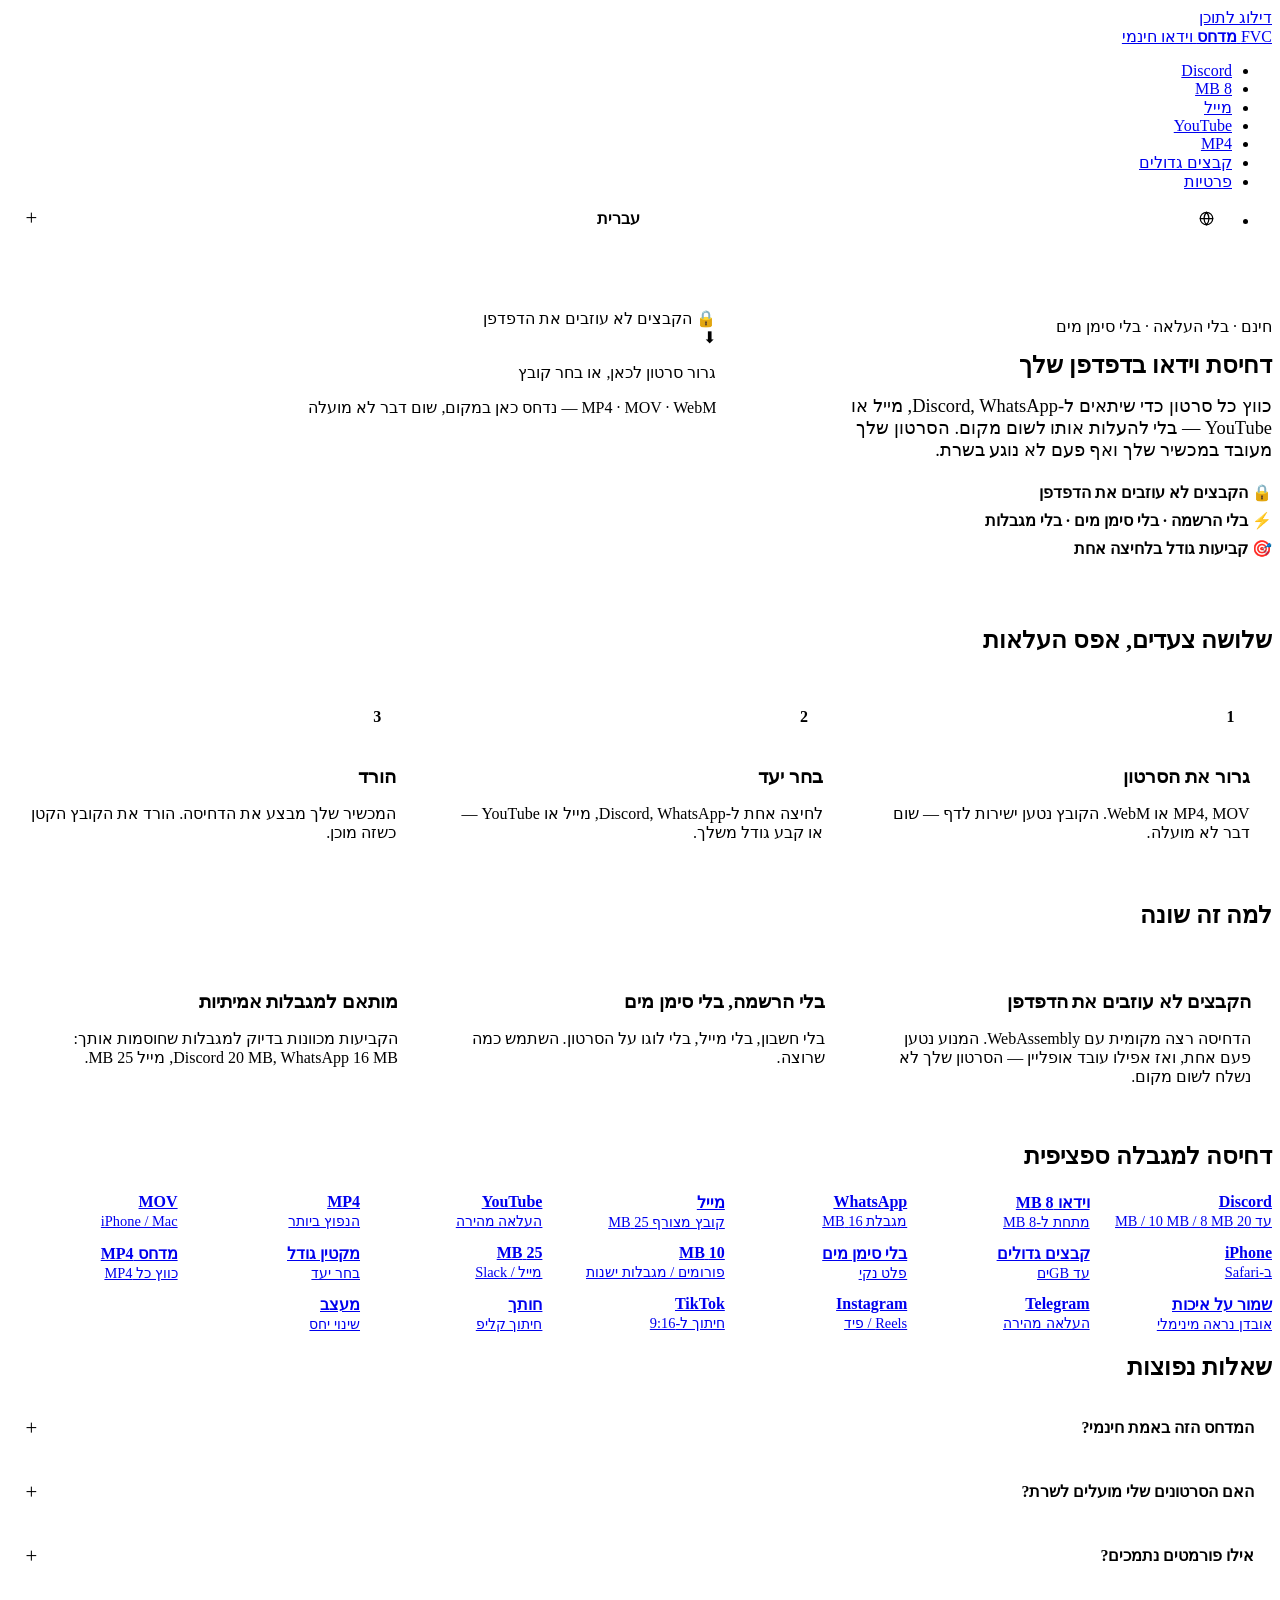
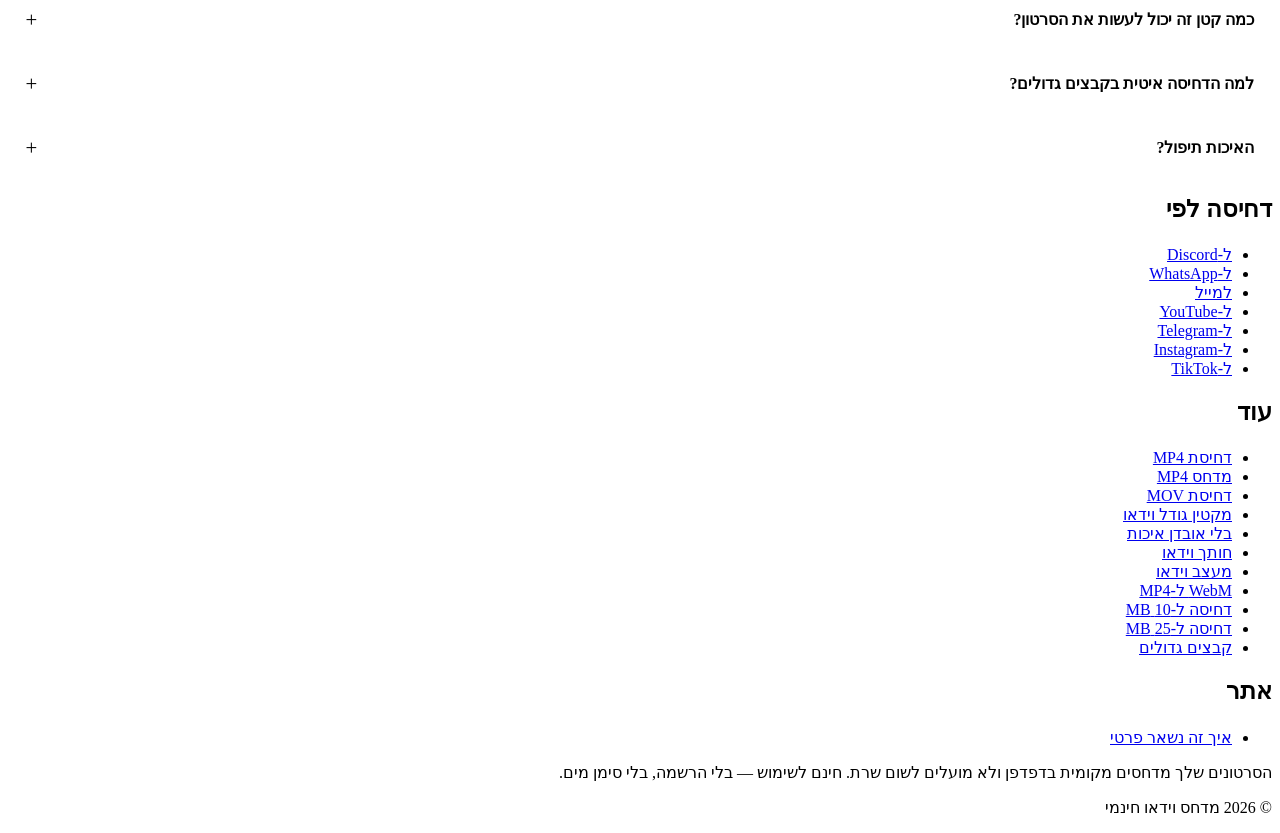
==== site/he/index.html @ c6ed85e2 "Add site: 1:1 replica of freevideocompressor.app (EN + HE RTL) - EN index + HE (RTL) version under /" ====
<!DOCTYPE html><html lang="he" dir="rtl">
<head>
<meta charset="utf-8">
<meta name="viewport" content="width=device-width, initial-scale=1">
<title>מדחס וידאו חינמי — דחיסת וידאו בדפדפן שלך</title>
<meta name="description" content="דחוס וידאו חינם, ישירות בדפדפן — הקבצים לא עוזבים את המכשיר שלך. התאם למגבלות של Discord, WhatsApp, מייל או YouTube. בלי הרשמה, בלי סימן מים, בלי העלאה.">
<link rel="icon" href="/favicon-32.png" type="image/png">
<link rel="icon" href="/favicon.svg" type="image/svg+xml">
<link rel="apple-touch-icon" href="/apple-touch-icon.png">
<link rel="preload" href="/fonts/space-grotesk-var.woff2" as="font" type="font/woff2" crossorigin>
<link rel="preload" href="/fonts/inter-var.woff2" as="font" type="font/woff2" crossorigin>
<link rel="stylesheet" href="/_astro/Base.css">
<link rel="stylesheet" href="/_astro/Compressor.css">
<style>
.faq{margin-top:var(--space-section)}.faq h2{margin-bottom:1.2rem}.faq-list{display:flex;flex-direction:column;gap:.6rem;max-width:var(--measure)}details{border:1px solid var(--border);border-radius:var(--r-sm);background:var(--card);overflow:hidden}summary{cursor:pointer;padding:.95rem 1.1rem;font-weight:600;font-size:1rem;list-style:none;display:flex;justify-content:space-between;align-items:center;gap:1rem}summary::-webkit-details-marker{display:none}summary:after{content:"+";color:var(--accent);font-size:1.3rem;font-weight:400;transition:transform var(--t) var(--ease)}details[open] summary:after{transform:rotate(45deg)}.faq-a{padding:0 1.1rem 1.05rem;color:var(--muted-fg);line-height:1.65}
.hero{padding-block:clamp(1.75rem,4vw,3rem)}.hero-grid{display:grid;grid-template-columns:1fr;gap:2rem;align-items:start}@media(min-width:940px){.hero-grid{grid-template-columns:.85fr 1.15fr}}.hero-copy{padding-top:.5rem}h1{margin:.9rem 0 0}.hl{color:var(--accent)}.lede{font-size:1.15rem;color:var(--muted-fg);margin-top:1rem;max-width:46ch}.hero-points{list-style:none;padding:0;margin:1.4rem 0 0;display:flex;flex-direction:column;gap:.55rem;font-weight:600}.band{background:color-mix(in srgb,var(--pop) 9%,var(--bg));border-block:var(--bw) solid var(--ink)}h2{margin-bottom:1.4rem}.steps{list-style:none;padding:0;margin:0;display:grid;gap:1rem;grid-template-columns:repeat(auto-fit,minmax(240px,1fr))}.step{padding:1.4rem}.step-n{display:inline-grid;place-items:center;width:38px;height:38px;font-family:var(--font-display);font-weight:700;color:var(--accent-fg);background:var(--accent);border:var(--bw) solid var(--ink);border-radius:var(--r-sm);box-shadow:var(--sh-sm);margin-bottom:.7rem}.step h3{margin-bottom:.3rem}.step p{color:var(--muted-fg)}.trust-grid{display:grid;gap:1rem;grid-template-columns:repeat(auto-fit,minmax(250px,1fr))}.trust{padding:1.3rem}.trust h3{margin-bottom:.4rem}.trust p{color:var(--muted-fg)}.dest-grid{display:grid;gap:.8rem;grid-template-columns:repeat(auto-fill,minmax(150px,1fr))}.dest{display:flex;flex-direction:column;gap:.15rem}.dest-label{font-weight:700}.dest-sub{color:var(--muted-fg);font-size:.9rem}
/* RTL adjustments */
[dir="rtl"] .header-inner{flex-direction:row-reverse}
[dir="rtl"] .trim-input-start,[dir="rtl"] .trim-input-end{transform:scaleX(-1)}
</style>
</head>
<body data-page-type="home" data-lang="he">
<a href="#main" class="skip-link">דילוג לתוכן</a>
<header class="site-header">
  <div class="container header-inner">
    <a href="/" class="wordmark" aria-label="מדחס וידאו חינמי — בית">
      <span class="mark" aria-hidden="true">FVC</span>
      <span class="word"><b>מדחס</b> וידאו חינמי</span>
    </a>
    <nav aria-label="ראשי">
      <ul>
        <li><a href="#dest">Discord</a></li>
        <li><a href="#dest">8 MB</a></li>
        <li><a href="#dest">מייל</a></li>
        <li><a href="#dest">YouTube</a></li>
        <li><a href="#dest">MP4</a></li>
        <li><a href="#dest">קבצים גדולים</a></li>
        <li><a href="#why">פרטיות</a></li>
        <li class="lang">
          <details>
            <summary aria-label="שפה">
              <svg width="15" height="15" viewBox="0 0 24 24" fill="none" stroke="currentColor" stroke-width="2" stroke-linecap="round" stroke-linejoin="round" aria-hidden="true"><circle cx="12" cy="12" r="10"></circle><path d="M2 12h20"></path><path d="M12 2a15.3 15.3 0 0 1 4 10 15.3 15.3 0 0 1-4 10 15.3 15.3 0 0 1-4-10 15.3 15.3 0 0 1 4-10Z"></path></svg>
              <span>עברית</span>
            </summary>
            <ul class="lang-menu">
              <li><a href="/" hreflang="en" lang="en">English</a></li>
              <li><a href="/he/" hreflang="he" lang="he" aria-current="true">עברית</a></li>
            </ul>
          </details>
        </li>
      </ul>
    </nav>
  </div>
</header>
<main id="main">
<section class="hero section">
  <div class="container hero-grid">
    <div class="hero-copy">
      <span class="label">חינם · בלי העלאה · בלי סימן מים</span>
      <h1>דחיסת וידאו <span class="hl">בדפדפן שלך</span></h1>
      <p class="lede">כווץ כל סרטון כדי שיתאים ל-Discord, WhatsApp, מייל או YouTube — בלי להעלות אותו לשום מקום. הסרטון שלך מעובד במכשיר שלך ואף פעם לא נוגע בשרת.</p>
      <ul class="hero-points">
        <li>🔒 הקבצים לא עוזבים את הדפדפן</li>
        <li>⚡ בלי הרשמה · בלי סימן מים · בלי מגבלות</li>
        <li>🎯 קביעות גודל בלחיצה אחת</li>
      </ul>
    </div>
    <section class="tool card" aria-label="מדחס וידאו" data-default-preset="discord" data-i18n='{"loadingOnce":"טוען את המדחס (פעם אחת)…","compressing":"מדחס במכשיר שלך…","cancelling":"מבטל…","notVideo":"זה לא נראה כמו וידאו. השתמש ב-MP4, MOV או WebM.","failed":"הדחיסה נכשלה.","failedHint":"קבצים גדולים מאוד עלולים לאזל את זיכרון הדפדפן — נסה קליפ קצר יותר, יעד קטן יותר, או סגור טאבים אחרים.","saved":"נחסך {pct}% — {from} ← {to}","alreadyCompact":"הסרטון הזה כבר דחוס — {from} ← {to}","clipOf":"קליפ: {clip} מתוך {dur}","fullClip":"הקליפ המלא","before":"לפני","after":"אחרי","trimmedTo":"חתוך ל","emailBusy":"מוסיף אותך…","emailOk":"נרשמת בהצלחה — תודה! בלי ספאם, אפשר להסיר בכל זמן.","emailInvalid":"נא להזין כתובת מייל תקינה.","emailFail":"משהו השתבש — המייל לא נשמר. נסה שוב."}'>
      <div class="tool-head">
        <span class="privacy-badge">🔒 הקבצים לא עוזבים את הדפדפן</span>
      </div>
      <div id="dropzone" class="dropzone" tabindex="0" role="button" aria-label="בחר סרטון או גרור אותo לכאן">
        <input id="fileInput" type="file" accept="video/mp4,video/quicktime,video/webm,video/*" hidden>
        <div class="dz-inner">
          <span class="dz-icon" aria-hidden="true">⬇</span>
          <p class="dz-title">גרור סרטון לכאן, או <span class="dz-link">בחר קובץ</span></p>
          <p class="dz-sub">MP4 · MOV · WebM — נדחס כאן במקום, שום דבר לא מועלה</p>
        </div>
      </div>
      <div id="controls" class="controls" hidden>
        <div id="fileInfo" class="file-info"></div>
        <fieldset class="trim" id="trimWrap" hidden>
          <legend>חיתוך <span class="trim-opt">— אופציונלי</span></legend>
          <p class="trim-hint">שמור רק את החלק שצריך. קליפ קצר יותר = איכות טובה הרבה יותר באותו גודל.</p>
          <div class="trim-slider" id="trimSlider">
            <div class="trim-track"><div id="trimRange" class="trim-sel"></div></div>
            <input id="trimStart" class="trim-input trim-input-start" type="range" min="0" max="100" step="0.1" value="0" aria-label="זמן התחלה">
            <input id="trimEnd" class="trim-input trim-input-end" type="range" min="0" max="100" step="0.1" value="100" aria-label="זמן סיום">
          </div>
          <div class="trim-readout">
            <label class="trim-field"><span>התחלה</span><input id="trimStartText" class="trim-time" type="text" inputmode="numeric" value="0:00" aria-label="זמן התחלה (ד:שש)"></label>
            <span class="trim-dur" id="trimDur">הקליפ המלא</span>
            <label class="trim-field trim-field-end"><span>סיום</span><input id="trimEndText" class="trim-time" type="text" inputmode="numeric" value="0:00" aria-label="זמן סיום (ד:שש)"></label>
          </div>
          <button id="trimReset" class="trim-reset" type="button" hidden>↺ השתמש בסרטון המלא</button>
        </fieldset>
        <fieldset class="presets">
          <legend>דחוס לפי יעד</legend>
          <div class="preset-chips" id="presetChips">
            <button type="button" class="chip" data-preset="discord" data-audience="gaming"><span class="chip-label">Discord</span><span class="chip-sub">מגבלה חינמית 20 MB</span></button>
            <button type="button" class="chip" data-preset="discord10" data-audience="gaming"><span class="chip-label">Discord 10 MB</span><span class="chip-sub">אם עדיין מוגבל ל-10 MB</span></button>
            <button type="button" class="chip" data-preset="discord8" data-audience="gaming"><span class="chip-label">Discord 8 MB</span><span class="chip-sub">מגבלה הקלאסית של 8 MB</span></button>
            <button type="button" class="chip" data-preset="discord50" data-audience="gaming"><span class="chip-label">Discord 50 MB</span><span class="chip-sub">Nitro Basic / boost level 2</span></button>
            <button type="button" class="chip" data-preset="whatsapp" data-audience="general"><span class="chip-label">WhatsApp</span><span class="chip-sub">מגבלת וידאו 16 MB</span></button>
            <button type="button" class="chip" data-preset="email" data-audience="office"><span class="chip-label">מייל</span><span class="chip-sub">קובץ מצורף 25 MB</span></button>
            <button type="button" class="chip" data-preset="youtube" data-audience="creator"><span class="chip-label">YouTube</span><span class="chip-sub">קטן יותר, העלאה מהירה</span></button>
            <button type="button" class="chip" data-preset="custom" data-audience="general"><span class="chip-label">מותאם אישית</span><span class="chip-sub">בחר גודל יעד</span></button>
          </div>
          <div id="customWrap" class="custom-wrap" hidden>
            <label for="customRange">גודל יעד: <output id="customVal">25</output> MB</label>
            <input id="customRange" type="range" min="2" max="200" step="1" value="25">
          </div>
        </fieldset>
        <button id="compressBtn" class="btn btn-primary compress-btn" type="button">דחוס סרטון</button>
        <p class="local-note">100% במכשיר · בלי הרשמה · בלי סימן מים</p>
      </div>
      <div id="progress" class="progress" hidden role="status" aria-live="polite">
        <p id="phase" class="phase">טוען את המדחס…</p>
        <div class="bar"><div id="bar" class="bar-fill"></div></div>
        <p class="progress-fine">קבצים גדולים לוקחים יותר זמן — המעבד שלך עושה את העבודה, בפרטיות מלאה.</p>
        <button id="cancelBtn" class="btn btn-secondary cancel-btn" type="button">ביטול</button>
      </div>
      <div id="result" class="result" hidden>
        <div class="result-head">
          <span class="result-badge">✓ הושלם</span>
          <p id="resultSummary" class="result-summary"></p>
        </div>
        <div class="result-stats" id="resultStats"></div>
        <div class="result-actions">
          <a id="downloadBtn" class="btn btn-primary" download>הורד את הסרטון הדחוס</a>
          <button id="againBtn" class="btn btn-secondary" type="button">דחוס סרטון נוסף</button>
        </div>
      </div>
      <div id="error" class="error" hidden role="alert"></div>
    </section>
  </div>
</section>
<script type="module" src="/_astro/Compressor.js"></script>
<section class="section band" aria-labelledby="how-h">
  <div class="container">
    <h2 id="how-h">שלושה צעדים, אפס העלאות</h2>
    <ol class="steps">
      <li class="card step"><span class="step-n">1</span><h3>גרור את הסרטון</h3><p>MP4, MOV או WebM. הקובץ נטען ישירות לדף — שום דבר לא מועלה.</p></li>
      <li class="card step"><span class="step-n">2</span><h3>בחר יעד</h3><p>לחיצה אחת ל-Discord, WhatsApp, מייל או YouTube — או קבע גודל משלך.</p></li>
      <li class="card step"><span class="step-n">3</span><h3>הורד</h3><p>המכשיר שלך מבצע את הדחיסה. הורד את הקובץ הקטן כשזה מוכן.</p></li>
    </ol>
  </div>
</section>
<section class="section" aria-labelledby="why-h" id="why">
  <div class="container">
    <h2 id="why-h">למה זה שונה</h2>
    <div class="trust-grid">
      <div class="card trust"><h3>הקבצים לא עוזבים את הדפדפן</h3><p>הדחיסה רצה מקומית עם WebAssembly. המנוע נטען פעם אחת, ואז אפילו עובד אופליין — הסרטון שלך לא נשלח לשום מקום.</p></div>
      <div class="card trust"><h3>בלי הרשמה, בלי סימן מים</h3><p>בלי חשבון, בלי מייל, בלי לוגו על הסרטון. השתמש כמה שרוצה.</p></div>
      <div class="card trust"><h3>מותאם למגבלות אמיתיות</h3><p>הקביעות מכוונות בדיוק למגבלות שחוסמות אותך: Discord 20 MB, WhatsApp 16 MB, מייל 25 MB.</p></div>
    </div>
  </div>
</section>
<section class="section band" aria-labelledby="dest-h" id="dest">
  <div class="container">
    <h2 id="dest-h">דחיסה למגבלה ספציפית</h2>
    <div class="dest-grid">
      <a class="card dest" href="/he/#dest"><span class="dest-label">Discord</span><span class="dest-sub">עד 20 MB / 10 MB / 8 MB</span></a>
      <a class="card dest" href="/he/#dest"><span class="dest-label">וידאו 8 MB</span><span class="dest-sub">מתחת ל-8 MB</span></a>
      <a class="card dest" href="/he/#dest"><span class="dest-label">WhatsApp</span><span class="dest-sub">מגבלת 16 MB</span></a>
      <a class="card dest" href="/he/#dest"><span class="dest-label">מייל</span><span class="dest-sub">קובץ מצורף 25 MB</span></a>
      <a class="card dest" href="/he/#dest"><span class="dest-label">YouTube</span><span class="dest-sub">העלאה מהירה</span></a>
      <a class="card dest" href="/he/#dest"><span class="dest-label">MP4</span><span class="dest-sub">הנפוץ ביותר</span></a>
      <a class="card dest" href="/he/#dest"><span class="dest-label">MOV</span><span class="dest-sub">iPhone / Mac</span></a>
      <a class="card dest" href="/he/#dest"><span class="dest-label">iPhone</span><span class="dest-sub">ב-Safari</span></a>
      <a class="card dest" href="/he/#dest"><span class="dest-label">קבצים גדולים</span><span class="dest-sub">עד GBים</span></a>
      <a class="card dest" href="/he/#dest"><span class="dest-label">בלי סימן מים</span><span class="dest-sub">פלט נקי</span></a>
      <a class="card dest" href="/he/#dest"><span class="dest-label">10 MB</span><span class="dest-sub">פורומים / מגבלות ישנות</span></a>
      <a class="card dest" href="/he/#dest"><span class="dest-label">25 MB</span><span class="dest-sub">מייל / Slack</span></a>
      <a class="card dest" href="/he/#dest"><span class="dest-label">מקטין גודל</span><span class="dest-sub">בחר יעד</span></a>
      <a class="card dest" href="/he/#dest"><span class="dest-label">מדחס MP4</span><span class="dest-sub">כווץ כל MP4</span></a>
      <a class="card dest" href="/he/#dest"><span class="dest-label">שמור על איכות</span><span class="dest-sub">אובדן נראה מינימלי</span></a>
      <a class="card dest" href="/he/#dest"><span class="dest-label">Telegram</span><span class="dest-sub">העלאה מהירה</span></a>
      <a class="card dest" href="/he/#dest"><span class="dest-label">Instagram</span><span class="dest-sub">Reels / פיד</span></a>
      <a class="card dest" href="/he/#dest"><span class="dest-label">TikTok</span><span class="dest-sub">חיתוך ל-9:16</span></a>
      <a class="card dest" href="/he/#dest"><span class="dest-label">חותך</span><span class="dest-sub">חיתוך קליפ</span></a>
      <a class="card dest" href="/he/#dest"><span class="dest-label">מעצב</span><span class="dest-sub">שינוי יחס</span></a>
    </div>
  </div>
</section>
<div class="container measure">
  <section class="faq" aria-labelledby="faq-h">
    <h2 id="faq-h">שאלות נפוצות</h2>
    <div class="faq-list">
      <details><summary>המדחס הזה באמת חינמי?</summary><div class="faq-a"><p>כן — חינם לגמרי, בלי הרשמה, בלי מייל ובלי סימן מים. אין מסלול בתשלום שנועל את הדחיסה.</p></div></details>
      <details><summary>האם הסרטונים שלי מועלים לשרת?</summary><div class="faq-a"><p>לא. הדחיסה רצה כולה בדפדפן שלך באמצעות WebAssembly. קובץ הווידאו לא עוזב את המכשיר. המנוע עצמו מוריד פעם אחת מ-CDN ציבורי, ואז אפילו עובד אופליין.</p></div></details>
      <details><summary>אילו פורמטים נתמכים?</summary><div class="faq-a"><p>קלט: MP4, MOV ו-WebM. הפלט הוא MP4 (H.264 + AAC) שמתנגן כמעט בכל מקום ומועלה בקלות ל-Discord, WhatsApp, מייל ורשתות חברתיות.</p></div></details>
      <details><summary>כמה קטן זה יכול לעשות את הסרטון?</summary><div class="faq-a"><p>אתה קובע את היעד. בחר קביעה (למשל Discord 20 MB) או גודל מותאם, והמדחס יכוון אליו על ידי הורדת ה-bitrate והורדת רזולוציה כשצריך.</p></div></details>
      <details><summary>למה הדחיסה איטית בקבצים גדולים?</summary><div class="faq-a"><p>כי המכשיר שלך עושה את העבודה — אין חוות שרתים. המהירות תלויה במעבד ובאורך הקליפ. קבצים גדולים מאוד עלולים להגיע למגבלות זיכרון הדפדפן; נסה קליפ קצר יותר או יעד גדול יותר.</p></div></details>
      <details><summary>האיכות תיפול?</summary><div class="faq-a"><p>חלק מהאיכות מוחלף בגודל — כך עובדת דחיסה. הקביעות מאזנות בין גודל לאיכות; לאיכות הטובה ביותר בגודל נתון, בחר את היעד הגדול ביותר שהיעד שלך מאפשר.</p></div></details>
    </div>
  </section>
</div>
</main>
<footer class="site-footer">
  <div class="container footer-grid">
    <nav class="footer-col" aria-label="דחיסה לפי יעד">
      <h2 class="footer-h">דחיסה לפי</h2>
      <ul>
        <li><a href="/he/#dest">ל-Discord</a></li>
        <li><a href="/he/#dest">ל-WhatsApp</a></li>
        <li><a href="/he/#dest">למייל</a></li>
        <li><a href="/he/#dest">ל-YouTube</a></li>
        <li><a href="/he/#dest">ל-Telegram</a></li>
        <li><a href="/he/#dest">ל-Instagram</a></li>
        <li><a href="/he/#dest">ל-TikTok</a></li>
      </ul>
    </nav>
    <nav class="footer-col" aria-label="כלים נוספים">
      <h2 class="footer-h">עוד</h2>
      <ul>
        <li><a href="/he/#dest">דחיסת MP4</a></li>
        <li><a href="/he/#dest">מדחס MP4</a></li>
        <li><a href="/he/#dest">דחיסת MOV</a></li>
        <li><a href="/he/#dest">מקטין גודל וידאו</a></li>
        <li><a href="/he/#dest">בלי אובדן איכות</a></li>
        <li><a href="/he/#dest">חותך וידאו</a></li>
        <li><a href="/he/#dest">מעצב וידאו</a></li>
        <li><a href="/he/#dest">WebM ל-MP4</a></li>
        <li><a href="/he/#dest">דחיסה ל-10 MB</a></li>
        <li><a href="/he/#dest">דחיסה ל-25 MB</a></li>
        <li><a href="/he/#dest">קבצים גדולים</a></li>
      </ul>
    </nav>
    <nav class="footer-col" aria-label="אתר">
      <h2 class="footer-h">אתר</h2>
      <ul>
        <li><a href="/he/#why">איך זה נשאר פרטי</a></li>
      </ul>
    </nav>
  </div>
  <div class="container footer-base">
    <p class="disclaimer">הסרטונים שלך מדחסים מקומית בדפדפן ולא מועלים לשום שרת. חינם לשימוש — בלי הרשמה, בלי סימן מים.</p>
    <p class="copy">© 2026 מדחס וידאו חינמי</p>
  </div>
</footer>
</body>
</html>
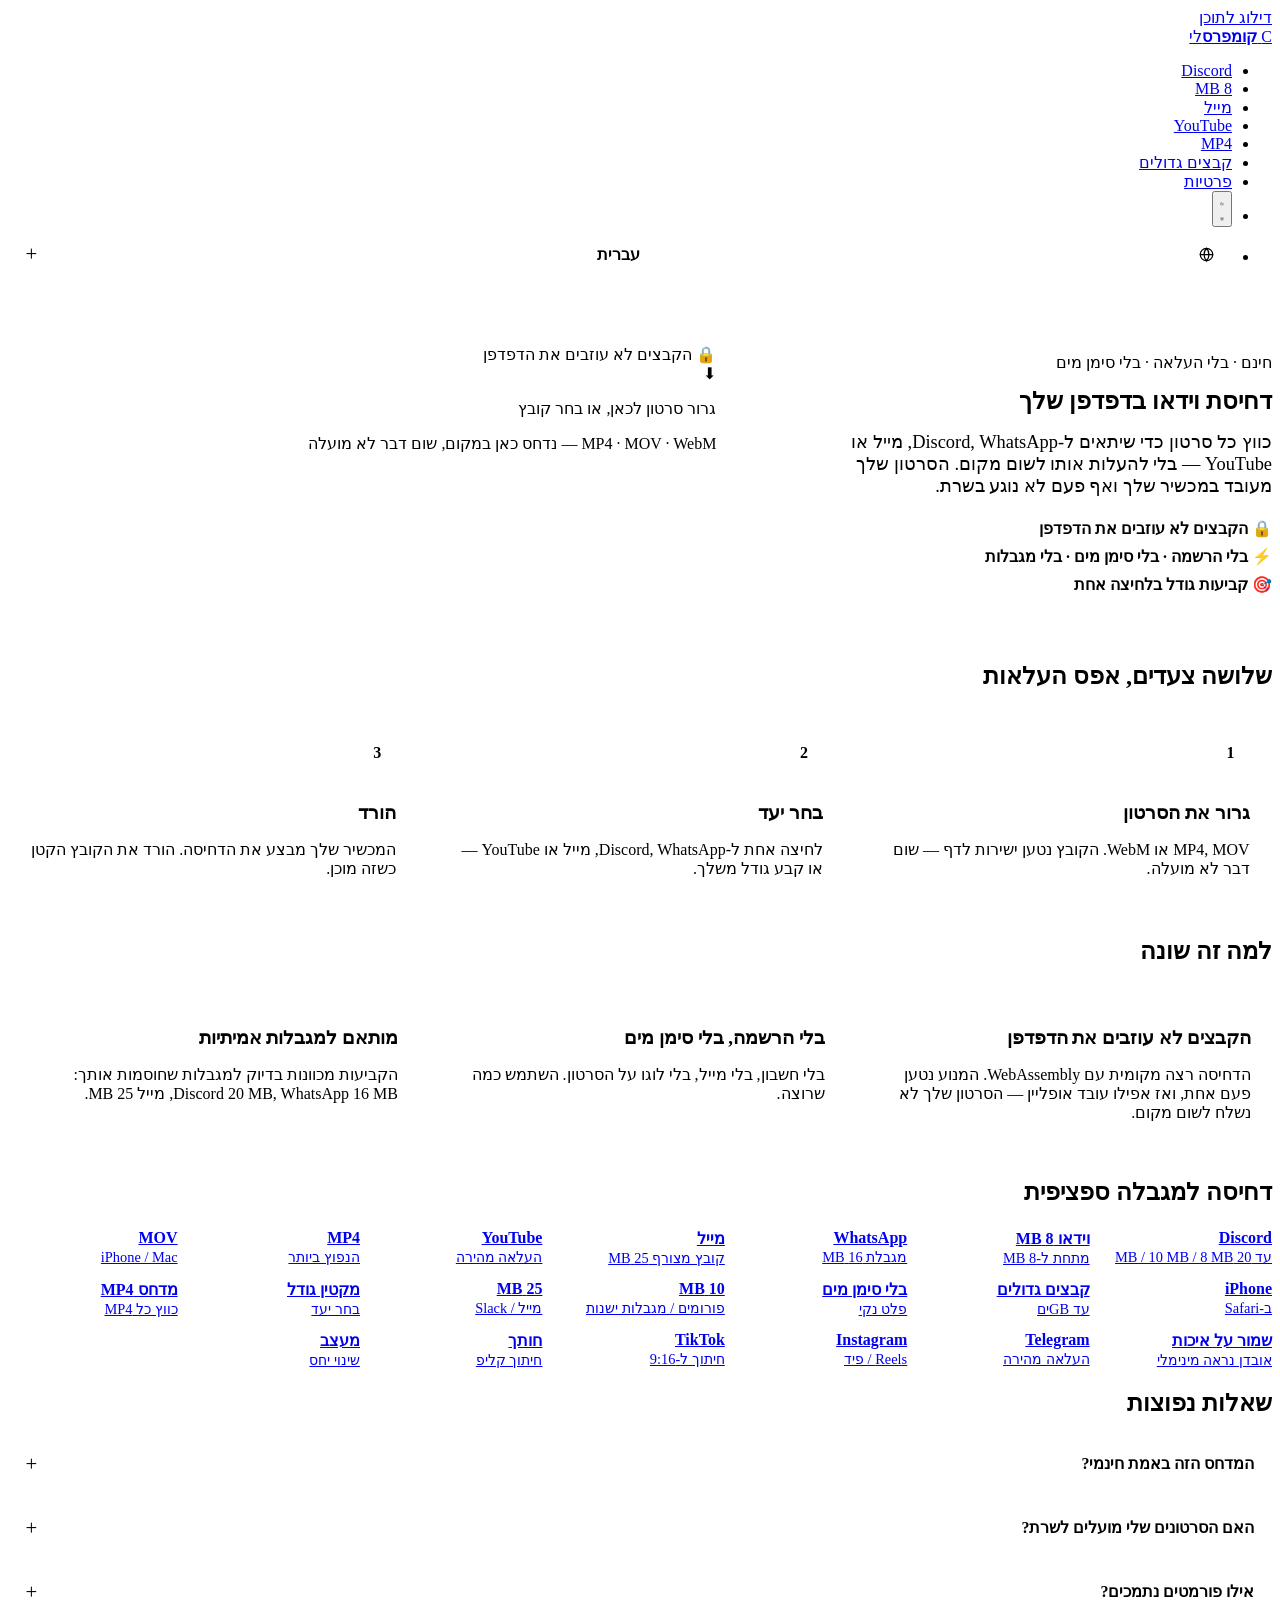
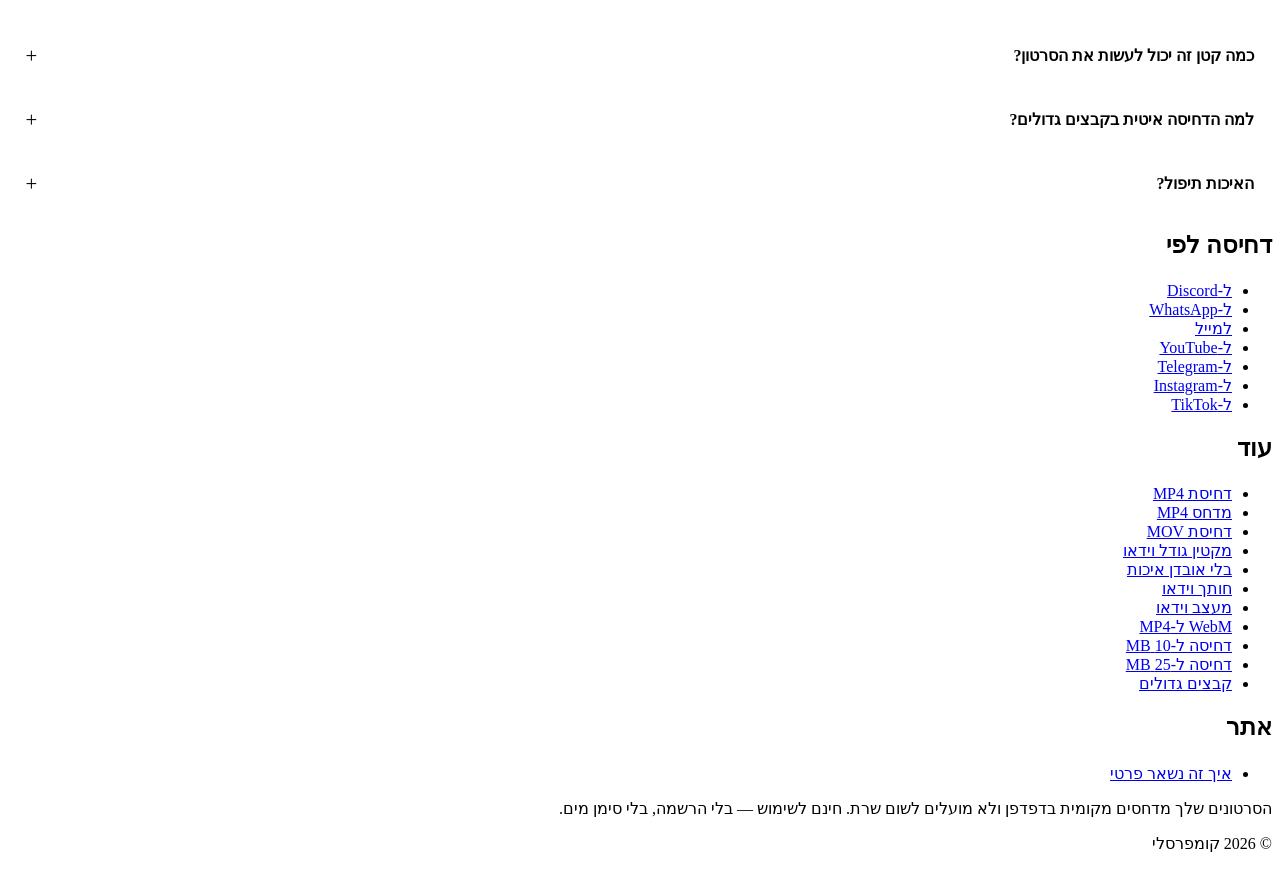
==== commit 1f0bff16: "Rebrand to Compressly + dark mode - New identity: Compressly (EN) / קומפרסלי (HE), C mark, indigo/am" ====
--- a/site/he/index.html
+++ b/site/he/index.html
@@ -2,7 +2,7 @@
 <head>
 <meta charset="utf-8">
 <meta name="viewport" content="width=device-width, initial-scale=1">
-<title>מדחס וידאו חינמי — דחיסת וידאו בדפדפן שלך</title>
+<title>קומפרסלי — דחיסת וידאו בדפדפן שלך</title>
 <meta name="description" content="דחוס וידאו חינם, ישירות בדפדפן — הקבצים לא עוזבים את המכשיר שלך. התאם למגבלות של Discord, WhatsApp, מייל או YouTube. בלי הרשמה, בלי סימן מים, בלי העלאה.">
 <link rel="icon" href="/favicon-32.png" type="image/png">
 <link rel="icon" href="/favicon.svg" type="image/svg+xml">
@@ -10,22 +10,18 @@
 <link rel="preload" href="/fonts/space-grotesk-var.woff2" as="font" type="font/woff2" crossorigin>
 <link rel="preload" href="/fonts/inter-var.woff2" as="font" type="font/woff2" crossorigin>
 <link rel="stylesheet" href="/_astro/Base.css">
-<link rel="stylesheet" href="/_astro/Compressor.css">
 <style>
 .faq{margin-top:var(--space-section)}.faq h2{margin-bottom:1.2rem}.faq-list{display:flex;flex-direction:column;gap:.6rem;max-width:var(--measure)}details{border:1px solid var(--border);border-radius:var(--r-sm);background:var(--card);overflow:hidden}summary{cursor:pointer;padding:.95rem 1.1rem;font-weight:600;font-size:1rem;list-style:none;display:flex;justify-content:space-between;align-items:center;gap:1rem}summary::-webkit-details-marker{display:none}summary:after{content:"+";color:var(--accent);font-size:1.3rem;font-weight:400;transition:transform var(--t) var(--ease)}details[open] summary:after{transform:rotate(45deg)}.faq-a{padding:0 1.1rem 1.05rem;color:var(--muted-fg);line-height:1.65}
 .hero{padding-block:clamp(1.75rem,4vw,3rem)}.hero-grid{display:grid;grid-template-columns:1fr;gap:2rem;align-items:start}@media(min-width:940px){.hero-grid{grid-template-columns:.85fr 1.15fr}}.hero-copy{padding-top:.5rem}h1{margin:.9rem 0 0}.hl{color:var(--accent)}.lede{font-size:1.15rem;color:var(--muted-fg);margin-top:1rem;max-width:46ch}.hero-points{list-style:none;padding:0;margin:1.4rem 0 0;display:flex;flex-direction:column;gap:.55rem;font-weight:600}.band{background:color-mix(in srgb,var(--pop) 9%,var(--bg));border-block:var(--bw) solid var(--ink)}h2{margin-bottom:1.4rem}.steps{list-style:none;padding:0;margin:0;display:grid;gap:1rem;grid-template-columns:repeat(auto-fit,minmax(240px,1fr))}.step{padding:1.4rem}.step-n{display:inline-grid;place-items:center;width:38px;height:38px;font-family:var(--font-display);font-weight:700;color:var(--accent-fg);background:var(--accent);border:var(--bw) solid var(--ink);border-radius:var(--r-sm);box-shadow:var(--sh-sm);margin-bottom:.7rem}.step h3{margin-bottom:.3rem}.step p{color:var(--muted-fg)}.trust-grid{display:grid;gap:1rem;grid-template-columns:repeat(auto-fit,minmax(250px,1fr))}.trust{padding:1.3rem}.trust h3{margin-bottom:.4rem}.trust p{color:var(--muted-fg)}.dest-grid{display:grid;gap:.8rem;grid-template-columns:repeat(auto-fill,minmax(150px,1fr))}.dest{display:flex;flex-direction:column;gap:.15rem}.dest-label{font-weight:700}.dest-sub{color:var(--muted-fg);font-size:.9rem}
-/* RTL adjustments */
-[dir="rtl"] .header-inner{flex-direction:row-reverse}
-[dir="rtl"] .trim-input-start,[dir="rtl"] .trim-input-end{transform:scaleX(-1)}
 </style>
 </head>
 <body data-page-type="home" data-lang="he">
 <a href="#main" class="skip-link">דילוג לתוכן</a>
 <header class="site-header">
   <div class="container header-inner">
-    <a href="/" class="wordmark" aria-label="מדחס וידאו חינמי — בית">
-      <span class="mark" aria-hidden="true">FVC</span>
-      <span class="word"><b>מדחס</b> וידאו חינמי</span>
+    <a href="/" class="wordmark" aria-label="קומפרסלי — בית">
+      <span class="mark" aria-hidden="true">C</span>
+      <span class="word"><b>קומפרס</b>לי</span>
     </a>
     <nav aria-label="ראשי">
       <ul>
@@ -36,6 +32,12 @@
         <li><a href="#dest">MP4</a></li>
         <li><a href="#dest">קבצים גדולים</a></li>
         <li><a href="#why">פרטיות</a></li>
+        <li>
+          <button class="theme-toggle" type="button" aria-label="החלף למצב כהה" title="מצב כהה">
+            <svg class="icon-moon" viewBox="0 0 24 24" fill="none" stroke="currentColor" stroke-width="2" stroke-linecap="round" stroke-linejoin="round" aria-hidden="true"><path d="M21 12.79A9 9 0 1 1 11.21 3 7 7 0 0 0 21 12.79z"></path></svg>
+            <svg class="icon-sun" viewBox="0 0 24 24" fill="none" stroke="currentColor" stroke-width="2" stroke-linecap="round" stroke-linejoin="round" aria-hidden="true"><circle cx="12" cy="12" r="5"></circle><path d="M12 1v2M12 21v2M4.22 4.22l1.42 1.42M18.36 18.36l1.42 1.42M1 12h2M21 12h2M4.22 19.78l1.42-1.42M18.36 5.64l1.42-1.42"></path></svg>
+          </button>
+        </li>
         <li class="lang">
           <details>
             <summary aria-label="שפה">
@@ -135,6 +137,7 @@
     </section>
   </div>
 </section>
+<script src="/_astro/theme.js"></script>
 <script type="module" src="/_astro/Compressor.js"></script>
 <section class="section band" aria-labelledby="how-h">
   <div class="container">
@@ -236,7 +239,7 @@
   </div>
   <div class="container footer-base">
     <p class="disclaimer">הסרטונים שלך מדחסים מקומית בדפדפן ולא מועלים לשום שרת. חינם לשימוש — בלי הרשמה, בלי סימן מים.</p>
-    <p class="copy">© 2026 מדחס וידאו חינמי</p>
+    <p class="copy">© 2026 קומפרסלי</p>
   </div>
 </footer>
 </body>
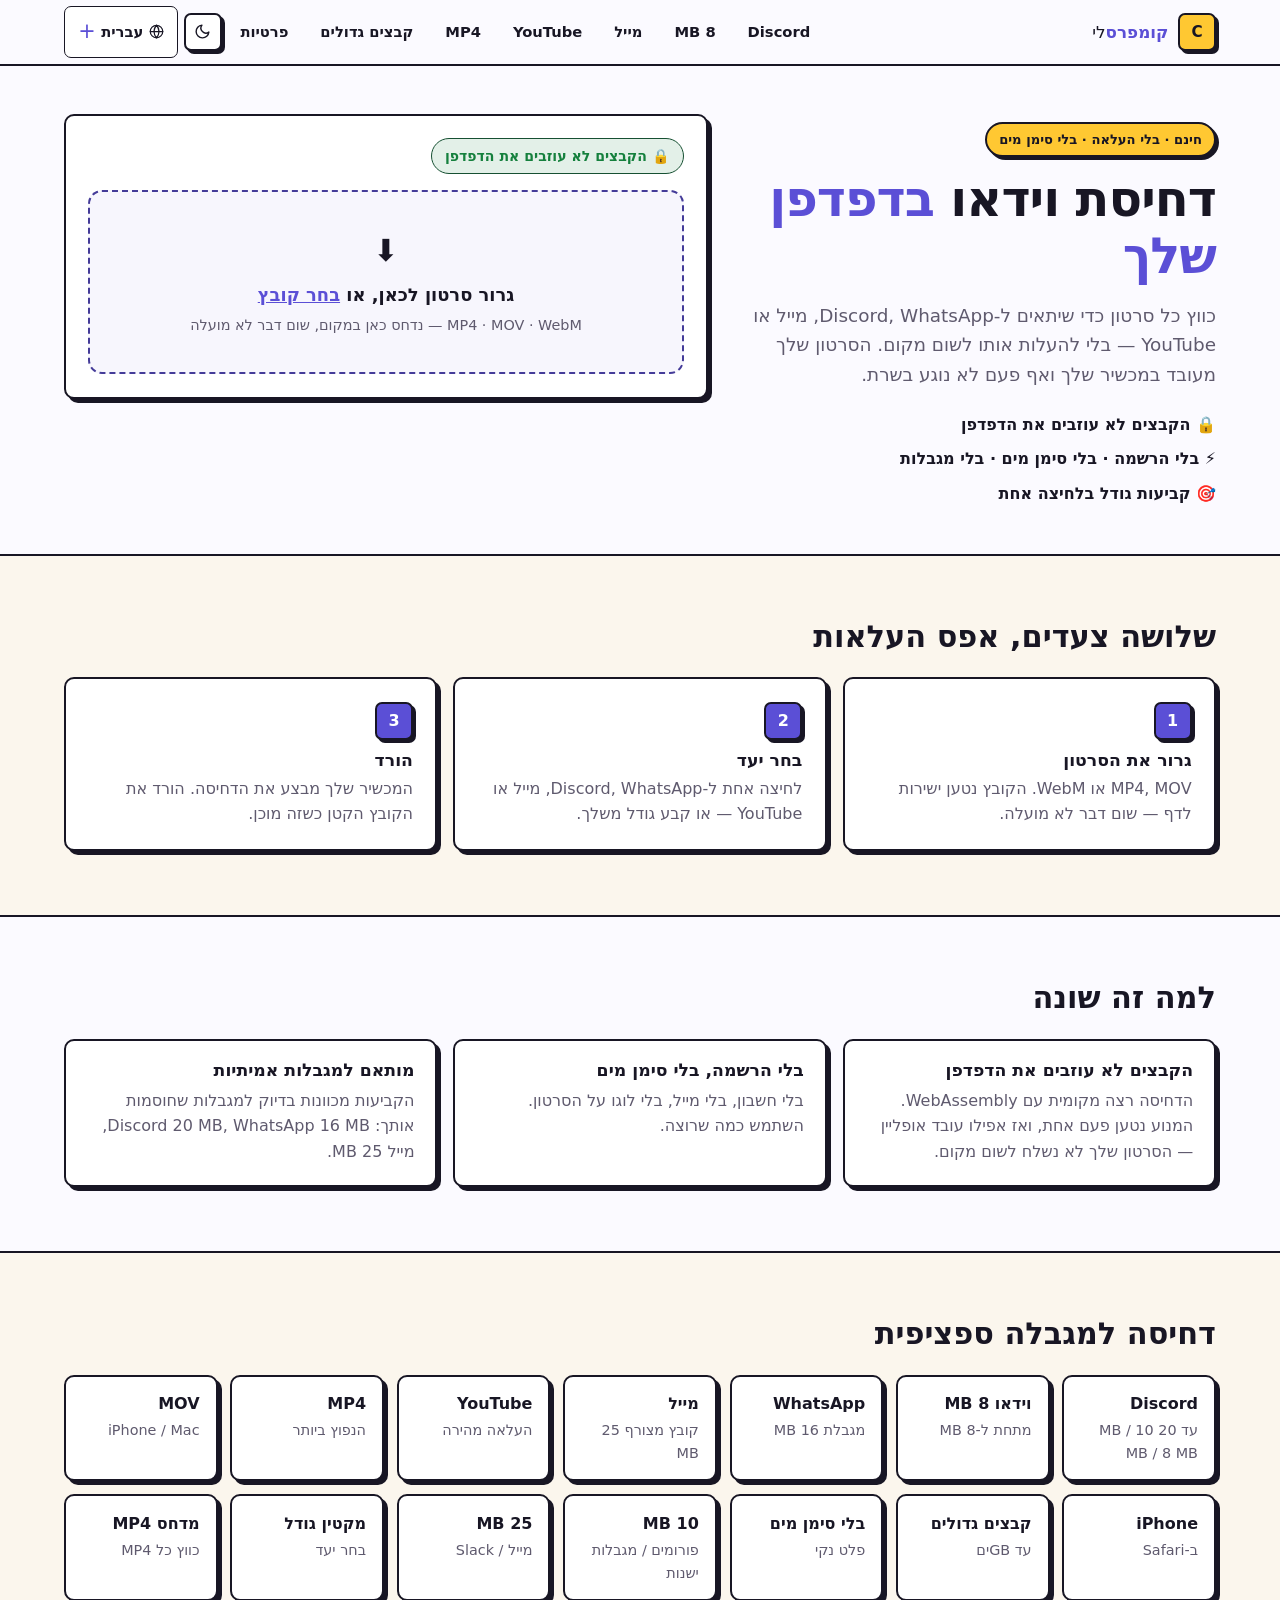
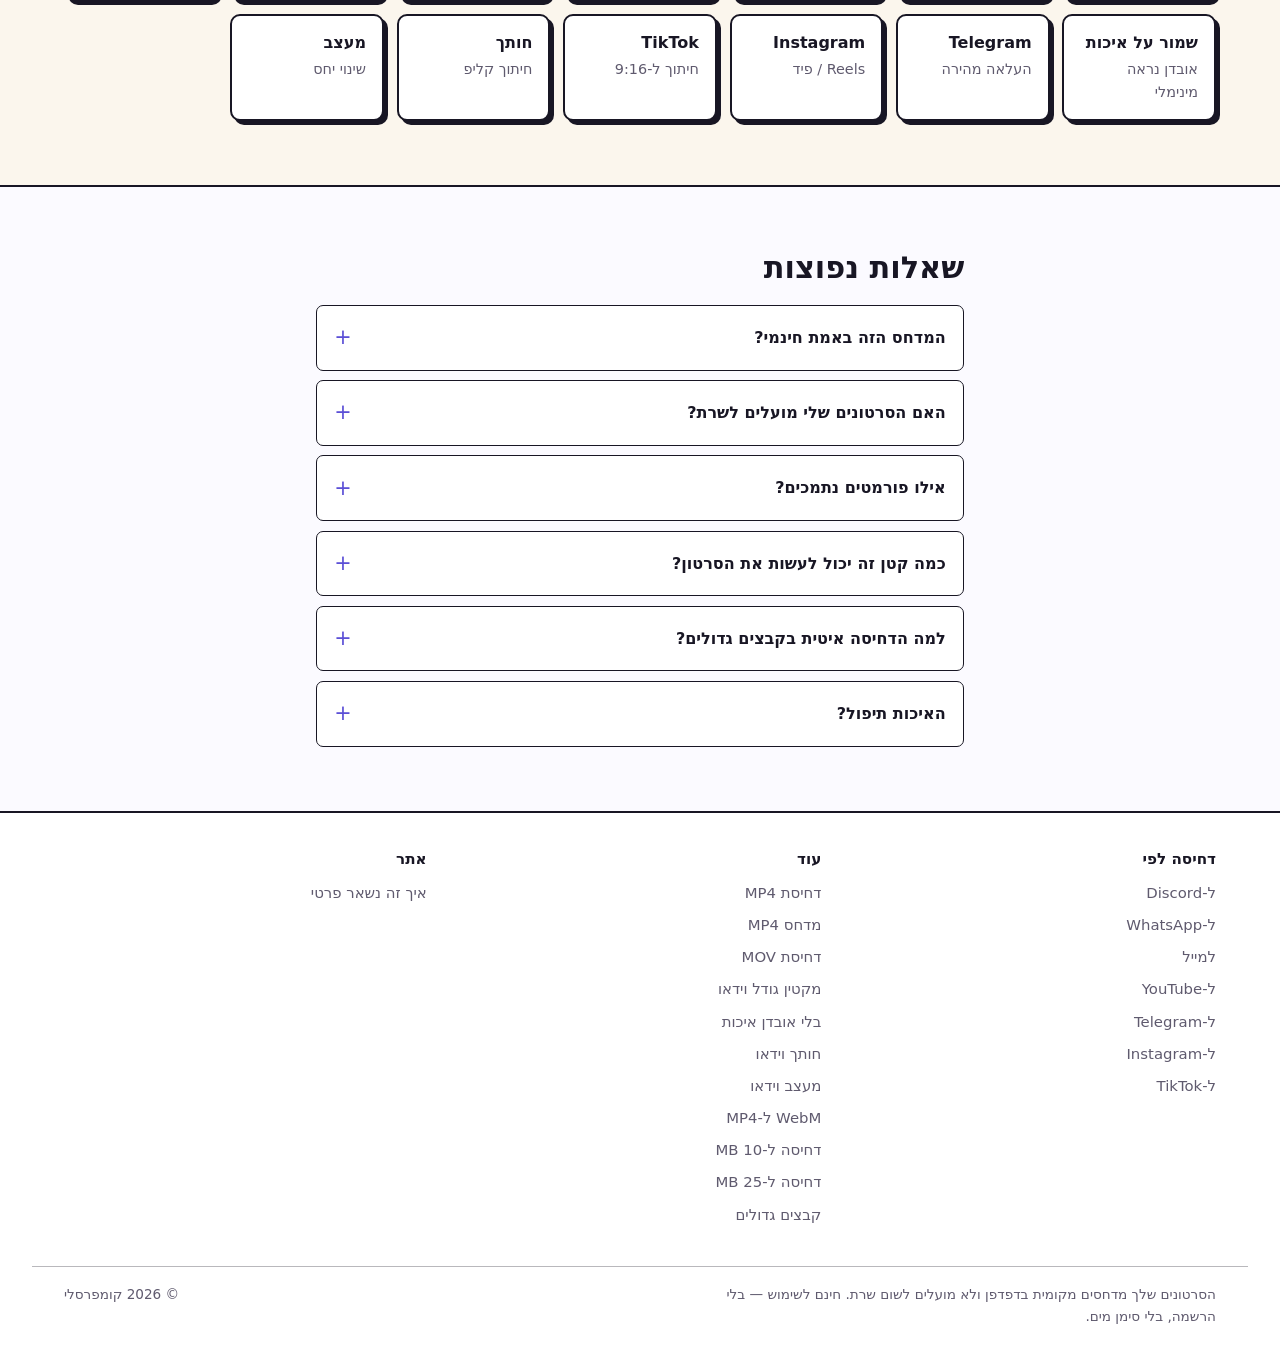
==== commit 2a45dd4d: "Fix asset paths for GitHub Pages subpath hosting - Absolute paths (/fonts, /_astro) broke under /pri" ====
--- a/site/he/index.html
+++ b/site/he/index.html
@@ -4,12 +4,12 @@
 <meta name="viewport" content="width=device-width, initial-scale=1">
 <title>קומפרסלי — דחיסת וידאו בדפדפן שלך</title>
 <meta name="description" content="דחוס וידאו חינם, ישירות בדפדפן — הקבצים לא עוזבים את המכשיר שלך. התאם למגבלות של Discord, WhatsApp, מייל או YouTube. בלי הרשמה, בלי סימן מים, בלי העלאה.">
-<link rel="icon" href="/favicon-32.png" type="image/png">
-<link rel="icon" href="/favicon.svg" type="image/svg+xml">
-<link rel="apple-touch-icon" href="/apple-touch-icon.png">
-<link rel="preload" href="/fonts/space-grotesk-var.woff2" as="font" type="font/woff2" crossorigin>
-<link rel="preload" href="/fonts/inter-var.woff2" as="font" type="font/woff2" crossorigin>
-<link rel="stylesheet" href="/_astro/Base.css">
+<link rel="icon" href="./favicon-32.png" type="image/png">
+<link rel="icon" href="./favicon.svg" type="image/svg+xml">
+<link rel="apple-touch-icon" href="./apple-touch-icon.png">
+<link rel="preload" href="./fonts/space-grotesk-var.woff2" as="font" type="font/woff2" crossorigin>
+<link rel="preload" href="./fonts/inter-var.woff2" as="font" type="font/woff2" crossorigin>
+<link rel="stylesheet" href="./_astro/Base.css">
 <style>
 .faq{margin-top:var(--space-section)}.faq h2{margin-bottom:1.2rem}.faq-list{display:flex;flex-direction:column;gap:.6rem;max-width:var(--measure)}details{border:1px solid var(--border);border-radius:var(--r-sm);background:var(--card);overflow:hidden}summary{cursor:pointer;padding:.95rem 1.1rem;font-weight:600;font-size:1rem;list-style:none;display:flex;justify-content:space-between;align-items:center;gap:1rem}summary::-webkit-details-marker{display:none}summary:after{content:"+";color:var(--accent);font-size:1.3rem;font-weight:400;transition:transform var(--t) var(--ease)}details[open] summary:after{transform:rotate(45deg)}.faq-a{padding:0 1.1rem 1.05rem;color:var(--muted-fg);line-height:1.65}
 .hero{padding-block:clamp(1.75rem,4vw,3rem)}.hero-grid{display:grid;grid-template-columns:1fr;gap:2rem;align-items:start}@media(min-width:940px){.hero-grid{grid-template-columns:.85fr 1.15fr}}.hero-copy{padding-top:.5rem}h1{margin:.9rem 0 0}.hl{color:var(--accent)}.lede{font-size:1.15rem;color:var(--muted-fg);margin-top:1rem;max-width:46ch}.hero-points{list-style:none;padding:0;margin:1.4rem 0 0;display:flex;flex-direction:column;gap:.55rem;font-weight:600}.band{background:color-mix(in srgb,var(--pop) 9%,var(--bg));border-block:var(--bw) solid var(--ink)}h2{margin-bottom:1.4rem}.steps{list-style:none;padding:0;margin:0;display:grid;gap:1rem;grid-template-columns:repeat(auto-fit,minmax(240px,1fr))}.step{padding:1.4rem}.step-n{display:inline-grid;place-items:center;width:38px;height:38px;font-family:var(--font-display);font-weight:700;color:var(--accent-fg);background:var(--accent);border:var(--bw) solid var(--ink);border-radius:var(--r-sm);box-shadow:var(--sh-sm);margin-bottom:.7rem}.step h3{margin-bottom:.3rem}.step p{color:var(--muted-fg)}.trust-grid{display:grid;gap:1rem;grid-template-columns:repeat(auto-fit,minmax(250px,1fr))}.trust{padding:1.3rem}.trust h3{margin-bottom:.4rem}.trust p{color:var(--muted-fg)}.dest-grid{display:grid;gap:.8rem;grid-template-columns:repeat(auto-fill,minmax(150px,1fr))}.dest{display:flex;flex-direction:column;gap:.15rem}.dest-label{font-weight:700}.dest-sub{color:var(--muted-fg);font-size:.9rem}
@@ -137,8 +137,8 @@
     </section>
   </div>
 </section>
-<script src="/_astro/theme.js"></script>
-<script type="module" src="/_astro/Compressor.js"></script>
+<script src="./_astro/theme.js"></script>
+<script type="module" src="./_astro/Compressor.js"></script>
 <section class="section band" aria-labelledby="how-h">
   <div class="container">
     <h2 id="how-h">שלושה צעדים, אפס העלאות</h2>
--- a/site/he/_astro/Base.css
+++ b/site/he/_astro/Base.css
@@ -0,0 +1,384 @@
+/* ============================================================
+   Private Video Compressor — Design System
+   Rebranded theme: indigo/amber palette, light + dark mode
+   ============================================================ */
+
+:root {
+  color-scheme: light dark;
+
+  /* Typography */
+  --font-display: "Space Grotesk Variable", system-ui, -apple-system, sans-serif;
+  --font-body: "Inter Variable", system-ui, -apple-system, sans-serif;
+
+  /* Radii */
+  --r-sm: 7px; --r: 10px; --r-lg: 14px; --r-full: 999px;
+
+  /* Motion */
+  --t: .15s; --ease: cubic-bezier(.2, 0, 0, 1);
+
+  /* Layout */
+  --space-section: clamp(2.75rem, 5vw, 4.5rem);
+  --container: 76rem;
+  --measure: 70ch;
+
+  /* Borders & shadows */
+  --bw: 2px; --bw-lg: 3px;
+  --sh-sm: 3px 3px 0 var(--ink);
+  --sh: 4px 4px 0 var(--ink);
+  --sh-lg: 6px 6px 0 var(--ink);
+  --sh-hover: 6px 6px 0 var(--ink);
+}
+
+/* ---------- LIGHT THEME ---------- */
+:root:not([data-theme="dark"]) {
+  --ink: #181624;
+  --bg: #fbfaff;
+  --fg: var(--ink);
+  --muted-fg: #5f5a6e;
+  --card: #ffffff;
+  --border: var(--ink);
+  --accent: #5b4fd6;
+  --accent-fg: #ffffff;
+  --pop: #ffc832;
+  --pop-fg: #181624;
+  --ok: #15803d;
+  --danger: #c2410c;
+  --accent-rgb: 91, 79, 214;
+}
+
+/* ---------- DARK THEME ---------- */
+:root[data-theme="dark"] {
+  --ink: #e6e3f0;
+  --bg: #12101a;
+  --fg: var(--ink);
+  --muted-fg: #a49ec2;
+  --card: #1c1928;
+  --border: #4a4460;
+  --accent: #8b7fff;
+  --accent-fg: #12101a;
+  --pop: #ffc832;
+  --pop-fg: #12101a;
+  --ok: #4ade80;
+  --danger: #fb923c;
+  --accent-rgb: 139, 127, 255;
+  --sh-sm: 3px 3px 0 rgba(0,0,0,.55);
+  --sh: 4px 4px 0 rgba(0,0,0,.55);
+  --sh-lg: 6px 6px 0 rgba(0,0,0,.55);
+  --sh-hover: 6px 6px 0 rgba(0,0,0,.55);
+}
+
+/* ---------- BASE ---------- */
+*, *::before, *::after { box-sizing: border-box; }
+html { scroll-behavior: smooth; }
+body {
+  margin: 0;
+  font-family: var(--font-body);
+  font-size: 1rem;
+  line-height: 1.6;
+  color: var(--fg);
+  background: var(--bg);
+}
+h1, h2, h3, h4 { font-family: var(--font-display); line-height: 1.15; margin: 0; }
+h1 { font-size: clamp(2rem, 5vw, 3.1rem); font-weight: 700; letter-spacing: -.02em; }
+h2 { font-size: clamp(1.4rem, 3vw, 1.9rem); font-weight: 700; }
+h3 { font-size: 1.08rem; font-weight: 700; }
+p { margin: 0; }
+a { color: var(--accent); text-decoration: none; }
+a:hover { text-decoration: underline; }
+img, svg { display: inline-block; vertical-align: middle; }
+[hidden] { display: none !important; }
+
+.container { max-width: var(--container); margin-inline: auto; padding-inline: clamp(1rem, 4vw, 2rem); }
+.measure { max-width: var(--measure); }
+.section { padding-block: var(--space-section); }
+
+.skip-link {
+  position: absolute; left: 0; top: 0;
+  background: var(--accent); color: var(--accent-fg);
+  padding: .5rem 1rem; z-index: 100; border-radius: 0 0 var(--r-sm) 0;
+  transform: translateY(-150%);
+}
+.skip-link:focus { transform: translateY(0); }
+
+/* ---------- HEADER ---------- */
+.site-header {
+  position: sticky; top: 0; z-index: 50;
+  background: color-mix(in srgb, var(--bg) 88%, transparent);
+  backdrop-filter: blur(10px);
+  -webkit-backdrop-filter: blur(10px);
+  border-bottom: var(--bw) solid var(--border);
+}
+.header-inner { display: flex; align-items: center; justify-content: space-between; gap: 1rem; min-height: 64px; }
+.wordmark { display: flex; align-items: center; gap: .6rem; text-decoration: none !important; color: var(--fg); }
+.wordmark .mark {
+  display: inline-grid; place-items: center;
+  width: 38px; height: 38px;
+  font-family: var(--font-display); font-weight: 700; font-size: .95rem;
+  color: var(--pop-fg); background: var(--pop);
+  border: var(--bw) solid var(--border); border-radius: var(--r-sm);
+  box-shadow: var(--sh-sm);
+}
+.wordmark .word { font-family: var(--font-display); font-size: 1.05rem; }
+.wordmark .word b { color: var(--accent); }
+
+.site-header nav ul { display: flex; align-items: center; gap: .35rem; list-style: none; margin: 0; padding: 0; flex-wrap: wrap; }
+.site-header nav a {
+  display: inline-block; padding: .38rem .7rem;
+  color: var(--fg); font-weight: 600; font-size: .92rem;
+  border: var(--bw) solid transparent; border-radius: var(--r-full);
+}
+.site-header nav a:hover { border-color: var(--border); background: var(--card); text-decoration: none; }
+
+.lang details { position: relative; }
+.lang summary { list-style: none; cursor: pointer; display: flex; align-items: center; gap: .35rem; padding: .38rem .7rem; border: var(--bw) solid transparent; border-radius: var(--r-full); font-weight: 600; font-size: .92rem; }
+.lang summary::-webkit-details-marker { display: none; }
+.lang summary:hover { border-color: var(--border); background: var(--card); }
+.lang-menu {
+  position: absolute; right: 0; top: calc(100% + 6px);
+  margin: 0; padding: .35rem; list-style: none;
+  background: var(--card); border: var(--bw) solid var(--border); border-radius: var(--r);
+  box-shadow: var(--sh);
+  display: flex; flex-direction: column; gap: .1rem; min-width: 130px; z-index: 60;
+}
+.lang-menu a { display: block; padding: .35rem .6rem; border-radius: var(--r-sm); color: var(--fg); font-weight: 600; font-size: .9rem; }
+.lang-menu a:hover { background: color-mix(in srgb, var(--accent) 12%, var(--card)); text-decoration: none; }
+.lang-menu a[aria-current="true"] { background: var(--accent); color: var(--accent-fg); }
+[dir="rtl"] .lang-menu { right: auto; left: 0; }
+
+/* Dark-mode toggle */
+.theme-toggle {
+  display: inline-grid; place-items: center;
+  width: 38px; height: 38px; padding: 0;
+  cursor: pointer;
+  background: var(--card); color: var(--fg);
+  border: var(--bw) solid var(--border); border-radius: var(--r-sm);
+  box-shadow: var(--sh-sm);
+  transition: transform var(--t) var(--ease);
+}
+.theme-toggle:hover { transform: translate(-1px,-1px); box-shadow: var(--sh-hover); }
+.theme-toggle:active { transform: translate(1px,1px); box-shadow: none; }
+.theme-toggle svg { width: 17px; height: 17px; }
+:root[data-theme="dark"] .icon-moon { display: none; }
+:root:not([data-theme="dark"]) .icon-sun { display: none; }
+
+/* ---------- CARDS ---------- */
+.card {
+  background: var(--card);
+  border: var(--bw) solid var(--border);
+  border-radius: var(--r);
+  box-shadow: var(--sh);
+}
+
+/* ---------- BUTTONS ---------- */
+.btn {
+  display: inline-flex; align-items: center; justify-content: center; gap: .5rem;
+  padding: .72rem 1.3rem;
+  font-family: var(--font-display); font-weight: 700; font-size: 1rem;
+  border: var(--bw) solid var(--border); border-radius: var(--r);
+  box-shadow: var(--sh);
+  cursor: pointer; text-decoration: none !important;
+  transition: transform var(--t) var(--ease), box-shadow var(--t) var(--ease);
+}
+.btn:hover { transform: translate(-2px,-2px); box-shadow: var(--sh-hover); text-decoration: none; }
+.btn:active { transform: translate(2px,2px); box-shadow: none; }
+.btn-primary { background: var(--accent); color: var(--accent-fg); }
+.btn-secondary { background: var(--card); color: var(--fg); }
+
+/* ---------- LABEL ---------- */
+.label {
+  display: inline-block;
+  padding: .3rem .75rem;
+  font-family: var(--font-display); font-weight: 700; font-size: .82rem;
+  color: var(--pop-fg); background: var(--pop);
+  border: var(--bw) solid var(--border); border-radius: var(--r-full);
+  box-shadow: var(--sh-sm);
+}
+
+/* ---------- TOOL / COMPRESSOR ---------- */
+.tool { padding: 1.4rem; }
+.tool-head { display: flex; justify-content: flex-start; margin-bottom: 1rem; }
+.privacy-badge {
+  display: inline-block; padding: .35rem .8rem;
+  font-weight: 700; font-size: .88rem;
+  color: var(--ok);
+  background: color-mix(in srgb, var(--ok) 12%, var(--card));
+  border: 1.5px solid color-mix(in srgb, var(--ok) 55%, var(--border));
+  border-radius: var(--r-full);
+}
+
+.dropzone {
+  border: 2.5px dashed color-mix(in srgb, var(--accent) 65%, var(--border));
+  border-radius: var(--r-lg);
+  background: color-mix(in srgb, var(--accent) 5%, var(--card));
+  padding: 2.2rem 1.2rem;
+  text-align: center; cursor: pointer;
+  transition: border-color var(--t) var(--ease), background var(--t) var(--ease), transform var(--t) var(--ease);
+}
+.dropzone:hover, .dropzone:focus-visible, .dropzone.is-dragover {
+  border-color: var(--accent);
+  background: color-mix(in srgb, var(--accent) 10%, var(--card));
+  transform: translateY(-2px);
+  outline: none;
+}
+.dz-icon { font-size: 1.9rem; display: block; margin-bottom: .3rem; }
+.dz-title { font-family: var(--font-display); font-weight: 700; font-size: 1.12rem; }
+.dz-link { color: var(--accent); text-decoration: underline; }
+.dz-sub { color: var(--muted-fg); font-size: .9rem; margin-top: .3rem; }
+
+.controls { margin-top: 1.1rem; display: flex; flex-direction: column; gap: 1.05rem; }
+.file-info {
+  padding: .7rem .9rem;
+  background: color-mix(in srgb, var(--pop) 10%, var(--card));
+  border: 1.5px solid var(--border); border-radius: var(--r-sm);
+  font-size: .93rem; font-weight: 600;
+}
+
+/* Trim */
+.trim { margin: 0; padding: 0; border: none; }
+.trim legend, .presets legend {
+  font-family: var(--font-display); font-weight: 700; font-size: 1rem;
+  padding: 0; margin-bottom: .55rem;
+}
+.trim-opt { color: var(--muted-fg); font-weight: 400; }
+.trim-hint { color: var(--muted-fg); font-size: .88rem; margin-bottom: .8rem; }
+.trim-slider { position: relative; height: 30px; }
+.trim-track { position: absolute; inset: 12px 0; height: 6px; background: color-mix(in srgb, var(--border) 30%, var(--bg)); border-radius: var(--r-full); }
+.trim-sel { position: absolute; top: 0; bottom: 0; background: var(--accent); border-radius: var(--r-full); }
+.trim-input { position: absolute; inset: 0; width: 100%; appearance: none; -webkit-appearance: none; background: transparent; margin: 0; pointer-events: none; height: 30px; }
+.trim-input::-webkit-slider-thumb {
+  appearance: none; -webkit-appearance: none; pointer-events: auto;
+  width: 20px; height: 20px; border-radius: 50%;
+  background: var(--accent); border: 2.5px solid var(--border);
+  box-shadow: var(--sh-sm); cursor: grab;
+}
+.trim-input::-moz-range-thumb {
+  pointer-events: auto;
+  width: 16px; height: 16px; border-radius: 50%;
+  background: var(--accent); border: 2.5px solid var(--border);
+  box-shadow: var(--sh-sm); cursor: grab;
+}
+.trim-readout { display: flex; align-items: center; justify-content: space-between; gap: .8rem; margin-top: .5rem; }
+.trim-field { display: flex; flex-direction: column; gap: .15rem; font-size: .8rem; color: var(--muted-fg); font-weight: 600; }
+.trim-time {
+  width: 74px; padding: .35rem .5rem;
+  font-family: var(--font-display); font-weight: 700; text-align: center;
+  color: var(--fg); background: var(--card);
+  border: var(--bw) solid var(--border); border-radius: var(--r-sm);
+}
+.trim-dur { font-weight: 700; font-size: .88rem; color: var(--accent); }
+.trim-reset {
+  margin-top: .5rem; padding: .35rem .8rem;
+  font-weight: 700; font-size: .85rem;
+  background: var(--card); color: var(--fg);
+  border: var(--bw) solid var(--border); border-radius: var(--r-full);
+  cursor: pointer;
+}
+.trim-reset:hover { background: color-mix(in srgb, var(--accent) 10%, var(--card)); }
+
+/* Presets */
+.presets { margin: 0; padding: 0; border: none; }
+.preset-chips { display: grid; grid-template-columns: repeat(auto-fill, minmax(130px, 1fr)); gap: .55rem; }
+.chip {
+  display: flex; flex-direction: column; align-items: flex-start; gap: .1rem;
+  padding: .6rem .75rem;
+  background: var(--card); color: var(--fg); text-align: start;
+  border: var(--bw) solid var(--border); border-radius: var(--r-sm);
+  box-shadow: var(--sh-sm);
+  cursor: pointer;
+  transition: transform var(--t) var(--ease), box-shadow var(--t) var(--ease), background var(--t) var(--ease);
+}
+.chip:hover { transform: translate(-1px,-1px); box-shadow: var(--sh); }
+.chip.is-active { background: var(--accent); color: var(--accent-fg); box-shadow: var(--sh); }
+.chip.is-active .chip-sub { color: color-mix(in srgb, var(--accent-fg) 80%, transparent); }
+.chip-label { font-family: var(--font-display); font-weight: 700; font-size: .95rem; }
+.chip-sub { font-size: .76rem; color: var(--muted-fg); }
+.custom-wrap { margin-top: .75rem; }
+.custom-wrap label { font-weight: 700; font-size: .93rem; display: flex; align-items: center; gap: .4rem; flex-wrap: wrap; }
+.custom-wrap output { font-family: var(--font-display); color: var(--accent); }
+.custom-wrap input[type="range"] { width: 100%; accent-color: var(--accent); margin-top: .4rem; }
+
+.compress-btn { width: 100%; font-size: 1.1rem; padding: .85rem 1.3rem; }
+.local-note { text-align: center; color: var(--muted-fg); font-size: .85rem; font-weight: 600; }
+
+/* Progress */
+.progress { margin-top: 1.1rem; display: flex; flex-direction: column; gap: .7rem; text-align: center; }
+.phase { font-family: var(--font-display); font-weight: 700; }
+.bar { height: 14px; background: color-mix(in srgb, var(--border) 25%, var(--bg)); border: var(--bw) solid var(--border); border-radius: var(--r-full); overflow: hidden; }
+.bar-fill { height: 100%; width: 0%; background: linear-gradient(90deg, var(--accent), color-mix(in srgb, var(--accent) 60%, var(--pop))); transition: width .2s var(--ease); }
+.progress-fine { color: var(--muted-fg); font-size: .85rem; }
+.cancel-btn { align-self: center; }
+
+/* Result */
+.result { margin-top: 1.1rem; display: flex; flex-direction: column; gap: 1rem; }
+.result-head { display: flex; align-items: center; gap: .7rem; }
+.result-badge {
+  display: inline-block; padding: .4rem .85rem;
+  font-family: var(--font-display); font-weight: 700;
+  color: var(--ok);
+  background: color-mix(in srgb, var(--ok) 14%, var(--card));
+  border: 1.5px solid color-mix(in srgb, var(--ok) 55%, var(--border));
+  border-radius: var(--r-full);
+}
+.result-summary { font-weight: 700; font-size: 1.02rem; }
+.result-stats { display: flex; gap: .7rem; flex-wrap: wrap; }
+.result-stats .stat {
+  padding: .55rem .9rem;
+  background: var(--card);
+  border: var(--bw) solid var(--border); border-radius: var(--r-sm);
+  box-shadow: var(--sh-sm);
+  font-size: .9rem;
+}
+.result-stats .stat b { font-family: var(--font-display); color: var(--accent); }
+.result-actions { display: flex; gap: .7rem; flex-wrap: wrap; }
+
+/* Error */
+.error {
+  margin-top: 1.1rem; padding: .85rem 1rem;
+  color: var(--danger);
+  background: color-mix(in srgb, var(--danger) 10%, var(--card));
+  border: 1.5px solid color-mix(in srgb, var(--danger) 55%, var(--border));
+  border-radius: var(--r-sm);
+  font-weight: 600;
+}
+
+/* ---------- BAND ---------- */
+.band { background: color-mix(in srgb, var(--pop) 8%, var(--bg)); border-block: var(--bw) solid var(--border); }
+
+/* ---------- STEPS ---------- */
+.steps { list-style: none; padding: 0; margin: 0; display: grid; gap: 1rem; grid-template-columns: repeat(auto-fit, minmax(240px, 1fr)); }
+.step { padding: 1.4rem; }
+.step-n {
+  display: inline-grid; place-items: center;
+  width: 38px; height: 38px;
+  font-family: var(--font-display); font-weight: 700;
+  color: var(--accent-fg); background: var(--accent);
+  border: var(--bw) solid var(--border); border-radius: var(--r-sm);
+  box-shadow: var(--sh-sm);
+  margin-bottom: .7rem;
+}
+.step h3 { margin-bottom: .3rem; }
+.step p { color: var(--muted-fg); }
+
+/* ---------- TRUST ---------- */
+.trust-grid { display: grid; gap: 1rem; grid-template-columns: repeat(auto-fit, minmax(250px, 1fr)); }
+.trust { padding: 1.3rem; }
+.trust h3 { margin-bottom: .4rem; }
+.trust p { color: var(--muted-fg); }
+
+/* ---------- DEST GRID ---------- */
+.dest-grid { display: grid; gap: .8rem; grid-template-columns: repeat(auto-fill, minmax(150px, 1fr)); }
+.dest { display: flex; flex-direction: column; gap: .15rem; padding: .9rem 1rem; color: var(--fg); transition: transform var(--t) var(--ease), box-shadow var(--t) var(--ease); }
+.dest:hover { transform: translate(-2px,-2px); box-shadow: var(--sh-hover); text-decoration: none; }
+.dest-label { font-weight: 700; }
+.dest-sub { color: var(--muted-fg); font-size: .9rem; }
+
+/* ---------- FOOTER ---------- */
+.site-footer { border-top: var(--bw) solid var(--border); background: var(--card); margin-top: var(--space-section); }
+.footer-grid { display: grid; gap: 2rem; grid-template-columns: repeat(auto-fit, minmax(170px, 1fr)); padding-block: 2.4rem; }
+.footer-h { font-size: .95rem; margin-bottom: .7rem; }
+.footer-col ul { list-style: none; margin: 0; padding: 0; display: flex; flex-direction: column; gap: .4rem; }
+.footer-col a { color: var(--muted-fg); font-size: .93rem; }
+.footer-col a:hover { color: var(--accent); }
+.footer-base { padding-block: 1.1rem; border-top: 1px solid color-mix(in srgb, var(--border) 30%, transparent); display: flex; justify-content: space-between; gap: 1rem; flex-wrap: wrap; }
+.disclaimer { color: var(--muted-fg); font-size: .85rem; max-width: 60ch; }
+.copy { color: var(--muted-fg); font-size: .85rem; }
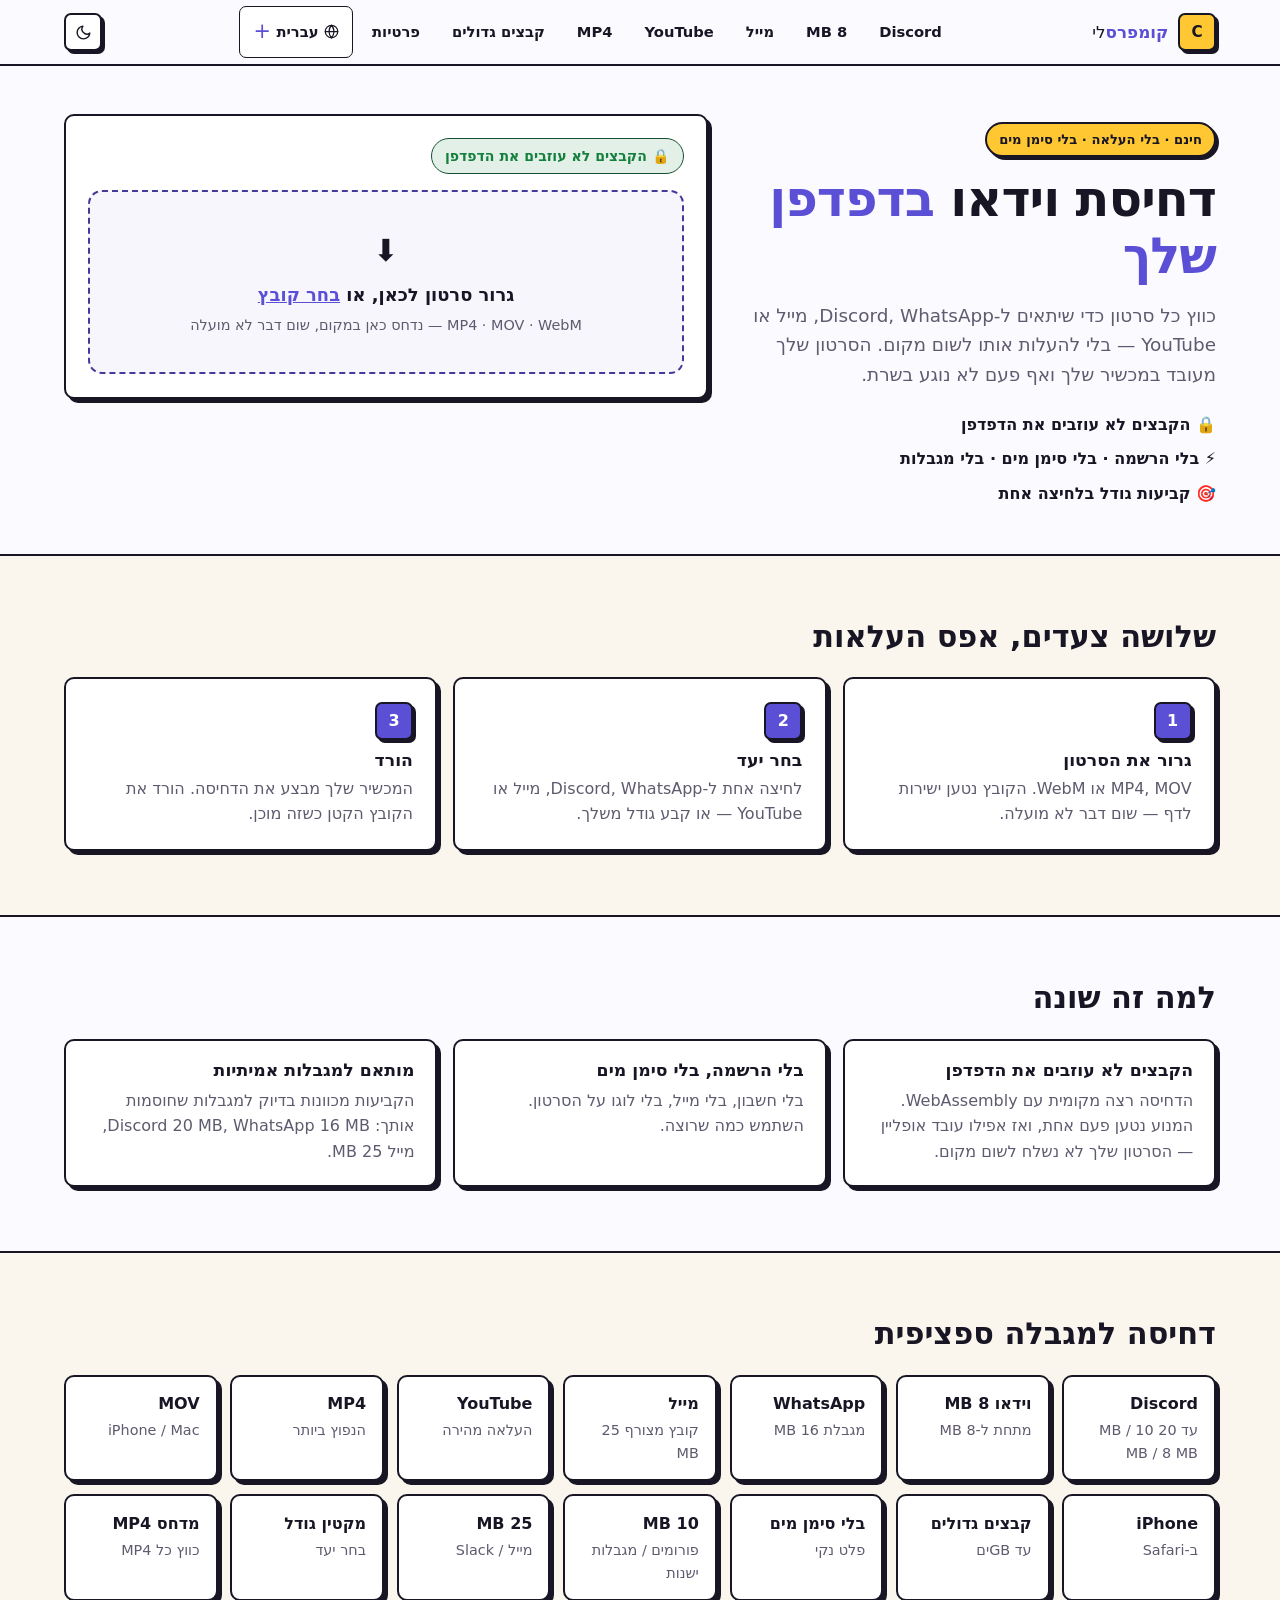
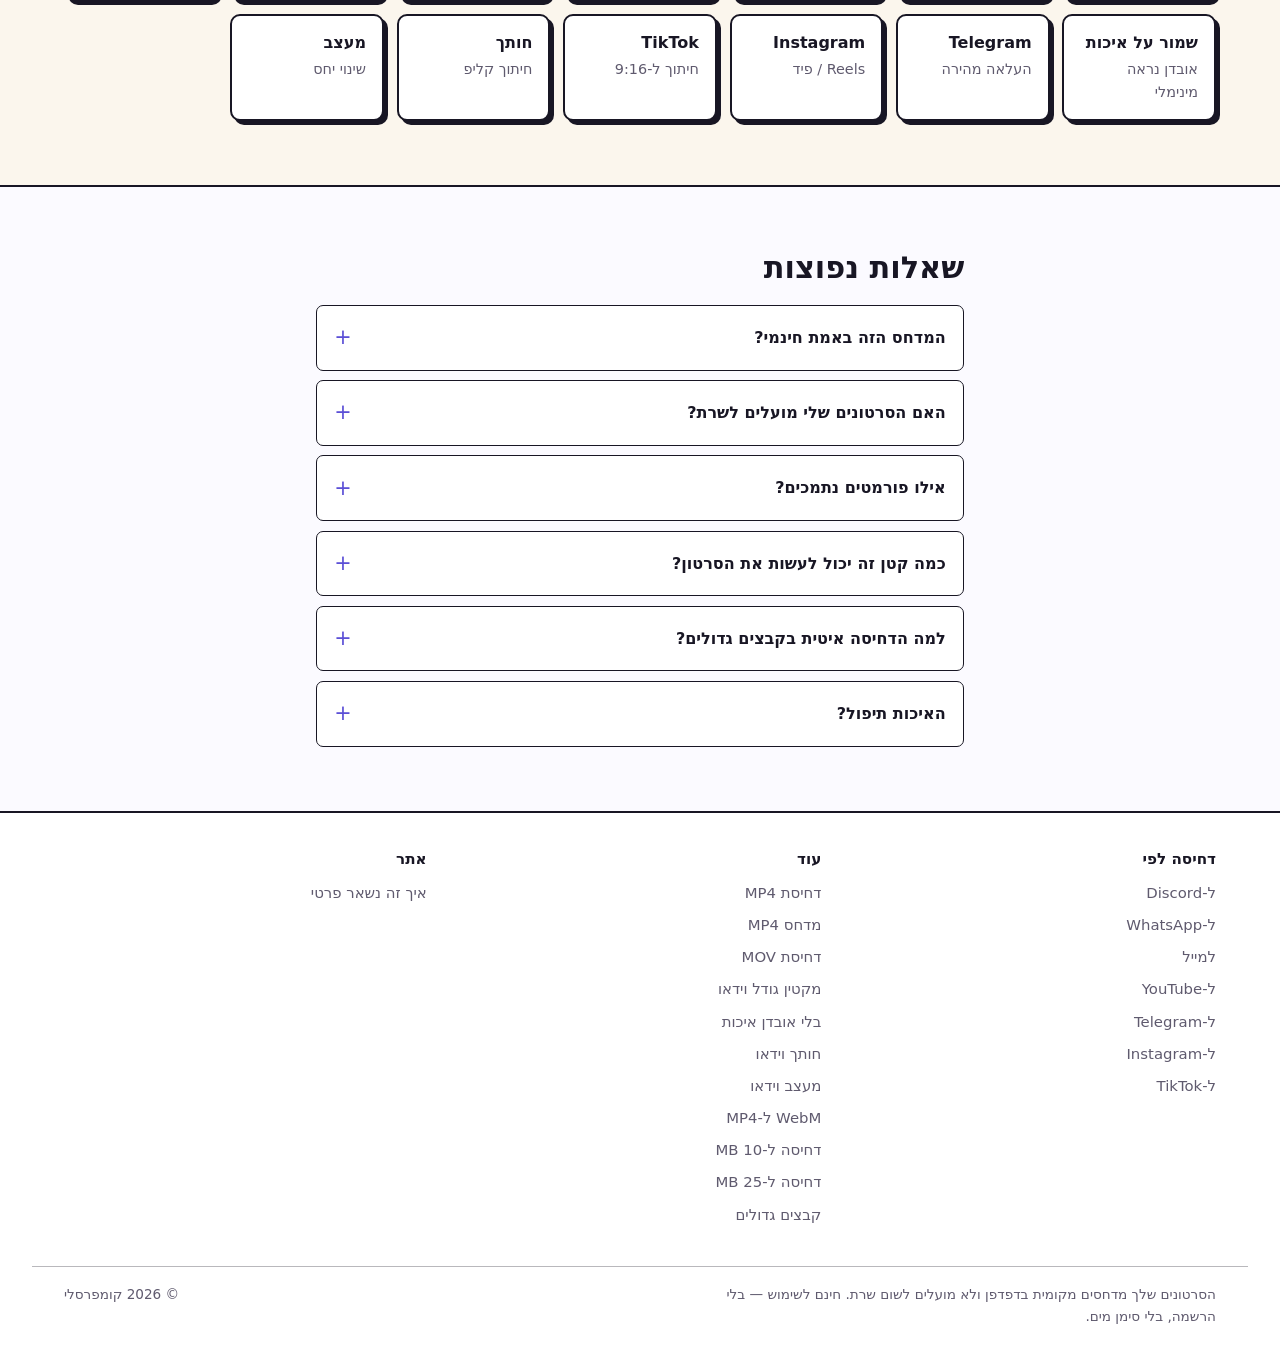
==== commit 0e4ed088: "Mobile responsive header overhaul - Header was 325px tall on small phones (nav stacking vertically) " ====
--- a/site/he/index.html
+++ b/site/he/index.html
@@ -32,12 +32,6 @@
         <li><a href="#dest">MP4</a></li>
         <li><a href="#dest">קבצים גדולים</a></li>
         <li><a href="#why">פרטיות</a></li>
-        <li>
-          <button class="theme-toggle" type="button" aria-label="החלף למצב כהה" title="מצב כהה">
-            <svg class="icon-moon" viewBox="0 0 24 24" fill="none" stroke="currentColor" stroke-width="2" stroke-linecap="round" stroke-linejoin="round" aria-hidden="true"><path d="M21 12.79A9 9 0 1 1 11.21 3 7 7 0 0 0 21 12.79z"></path></svg>
-            <svg class="icon-sun" viewBox="0 0 24 24" fill="none" stroke="currentColor" stroke-width="2" stroke-linecap="round" stroke-linejoin="round" aria-hidden="true"><circle cx="12" cy="12" r="5"></circle><path d="M12 1v2M12 21v2M4.22 4.22l1.42 1.42M18.36 18.36l1.42 1.42M1 12h2M21 12h2M4.22 19.78l1.42-1.42M18.36 5.64l1.42-1.42"></path></svg>
-          </button>
-        </li>
         <li class="lang">
           <details>
             <summary aria-label="שפה">
@@ -52,6 +46,10 @@
         </li>
       </ul>
     </nav>
+    <button class="theme-toggle" type="button" aria-label="Switch theme" title="Theme">
+      <svg class="icon-moon" viewBox="0 0 24 24" fill="none" stroke="currentColor" stroke-width="2" stroke-linecap="round" stroke-linejoin="round" aria-hidden="true"><path d="M21 12.79A9 9 0 1 1 11.21 3 7 7 0 0 0 21 12.79z"></path></svg>
+      <svg class="icon-sun" viewBox="0 0 24 24" fill="none" stroke="currentColor" stroke-width="2" stroke-linecap="round" stroke-linejoin="round" aria-hidden="true"><circle cx="12" cy="12" r="5"></circle><path d="M12 1v2M12 21v2M4.22 4.22l1.42 1.42M18.36 18.36l1.42 1.42M1 12h2M21 12h2M4.22 19.78l1.42-1.42M18.36 5.64l1.42-1.42"></path></svg>
+    </button>
   </div>
 </header>
 <main id="main">
--- a/site/he/_astro/Base.css
+++ b/site/he/_astro/Base.css
@@ -70,6 +70,7 @@
 /* ---------- BASE ---------- */
 *, *::before, *::after { box-sizing: border-box; }
 html { scroll-behavior: smooth; }
+body { overflow-x: hidden; }
 body {
   margin: 0;
   font-family: var(--font-body);
@@ -121,7 +122,30 @@
 .wordmark .word { font-family: var(--font-display); font-size: 1.05rem; }
 .wordmark .word b { color: var(--accent); }
 
-.site-header nav ul { display: flex; align-items: center; gap: .35rem; list-style: none; margin: 0; padding: 0; flex-wrap: wrap; }
+.site-header nav ul {
+  display: flex; align-items: center; gap: .35rem; list-style: none; margin: 0; padding: 0;
+}
+/* Mobile: single scrollable nav row, fixed height */
+@media (max-width: 860px) {
+  .header-inner { flex-wrap: nowrap; }
+  .wordmark { flex: 0 0 auto; }
+  .site-header nav { min-width: 0; flex: 1 1 auto; }
+  .site-header nav ul {
+    flex-wrap: nowrap;
+    overflow-x: auto;
+    -webkit-overflow-scrolling: touch;
+    scrollbar-width: none;
+    scroll-snap-type: x proximity;
+  }
+  .site-header nav ul::-webkit-scrollbar { display: none; }
+  .site-header nav li { flex: 0 0 auto; scroll-snap-align: start; }
+  .site-header nav a, .lang summary {
+    white-space: nowrap;
+    padding: .3rem .6rem;
+    font-size: .85rem;
+  }
+  .lang-menu { max-width: 60vw; }
+}
 .site-header nav a {
   display: inline-block; padding: .38rem .7rem;
   color: var(--fg); font-weight: 600; font-size: .92rem;
